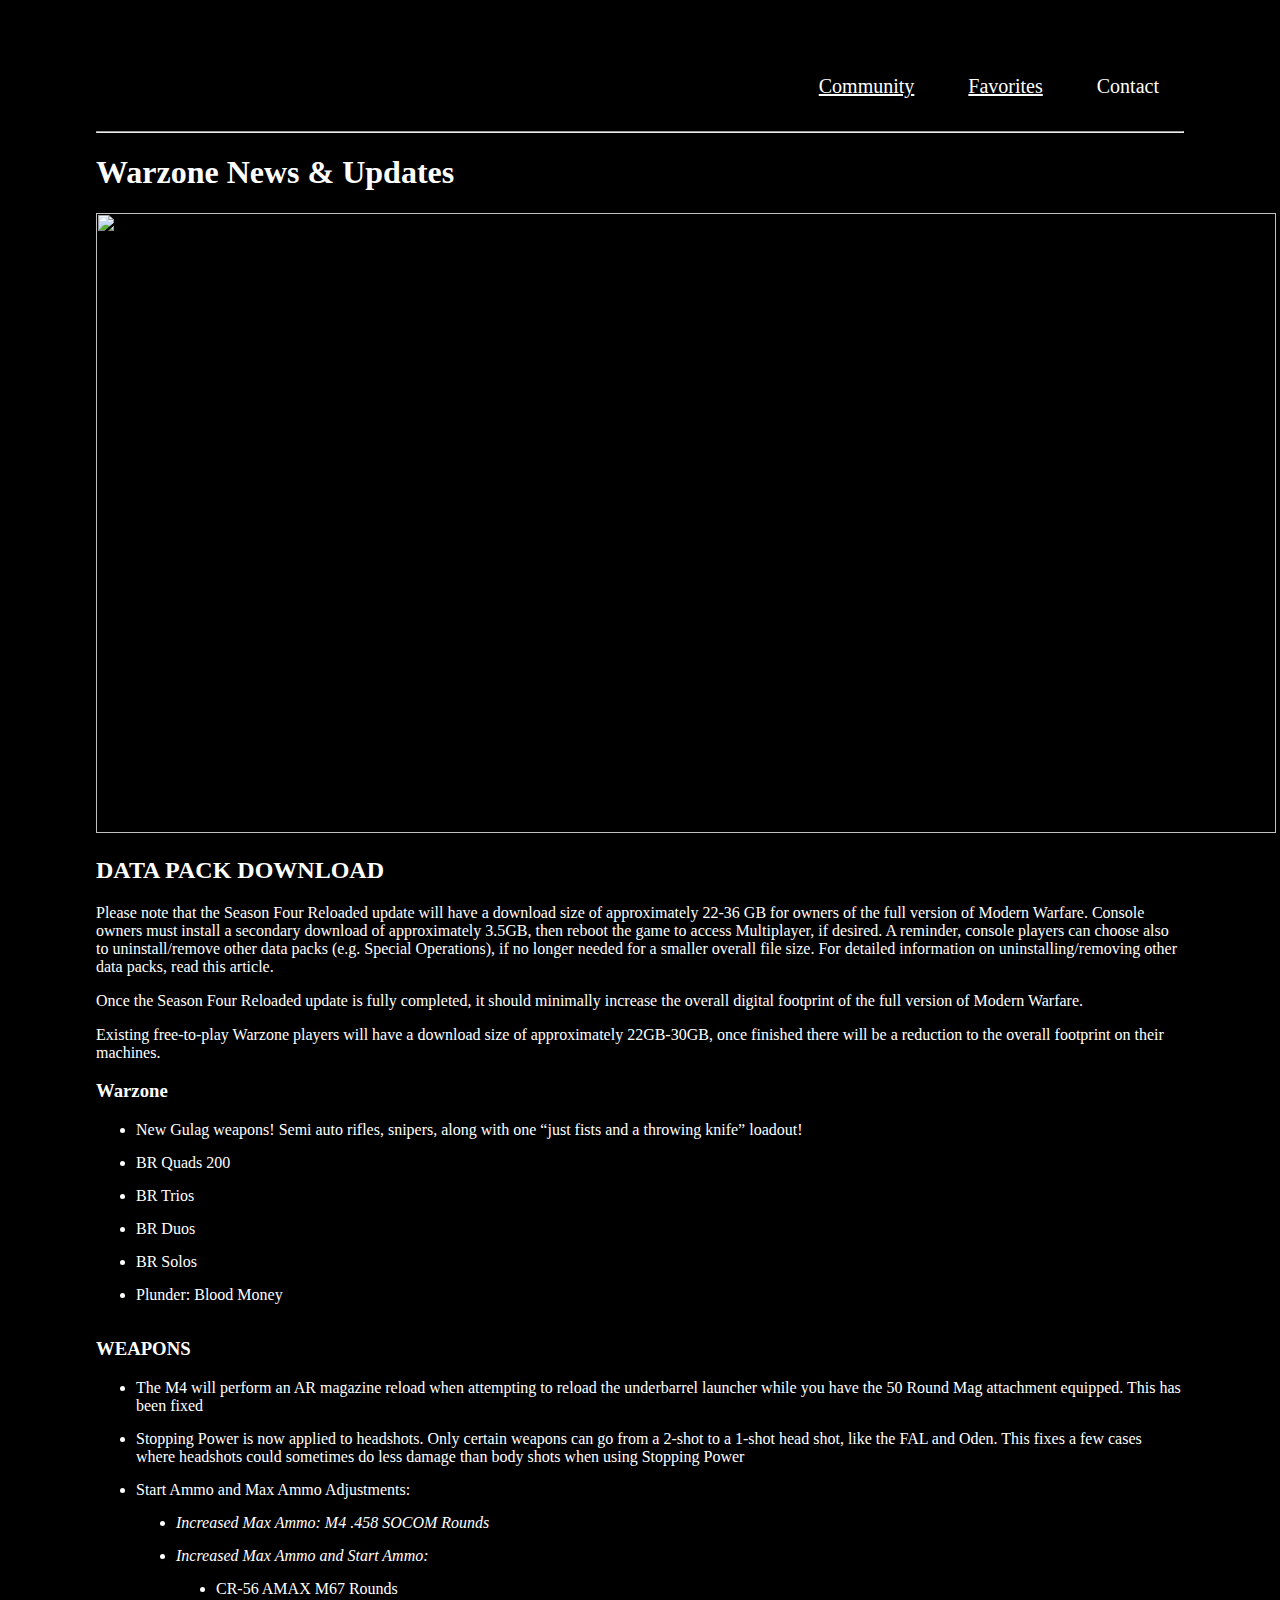
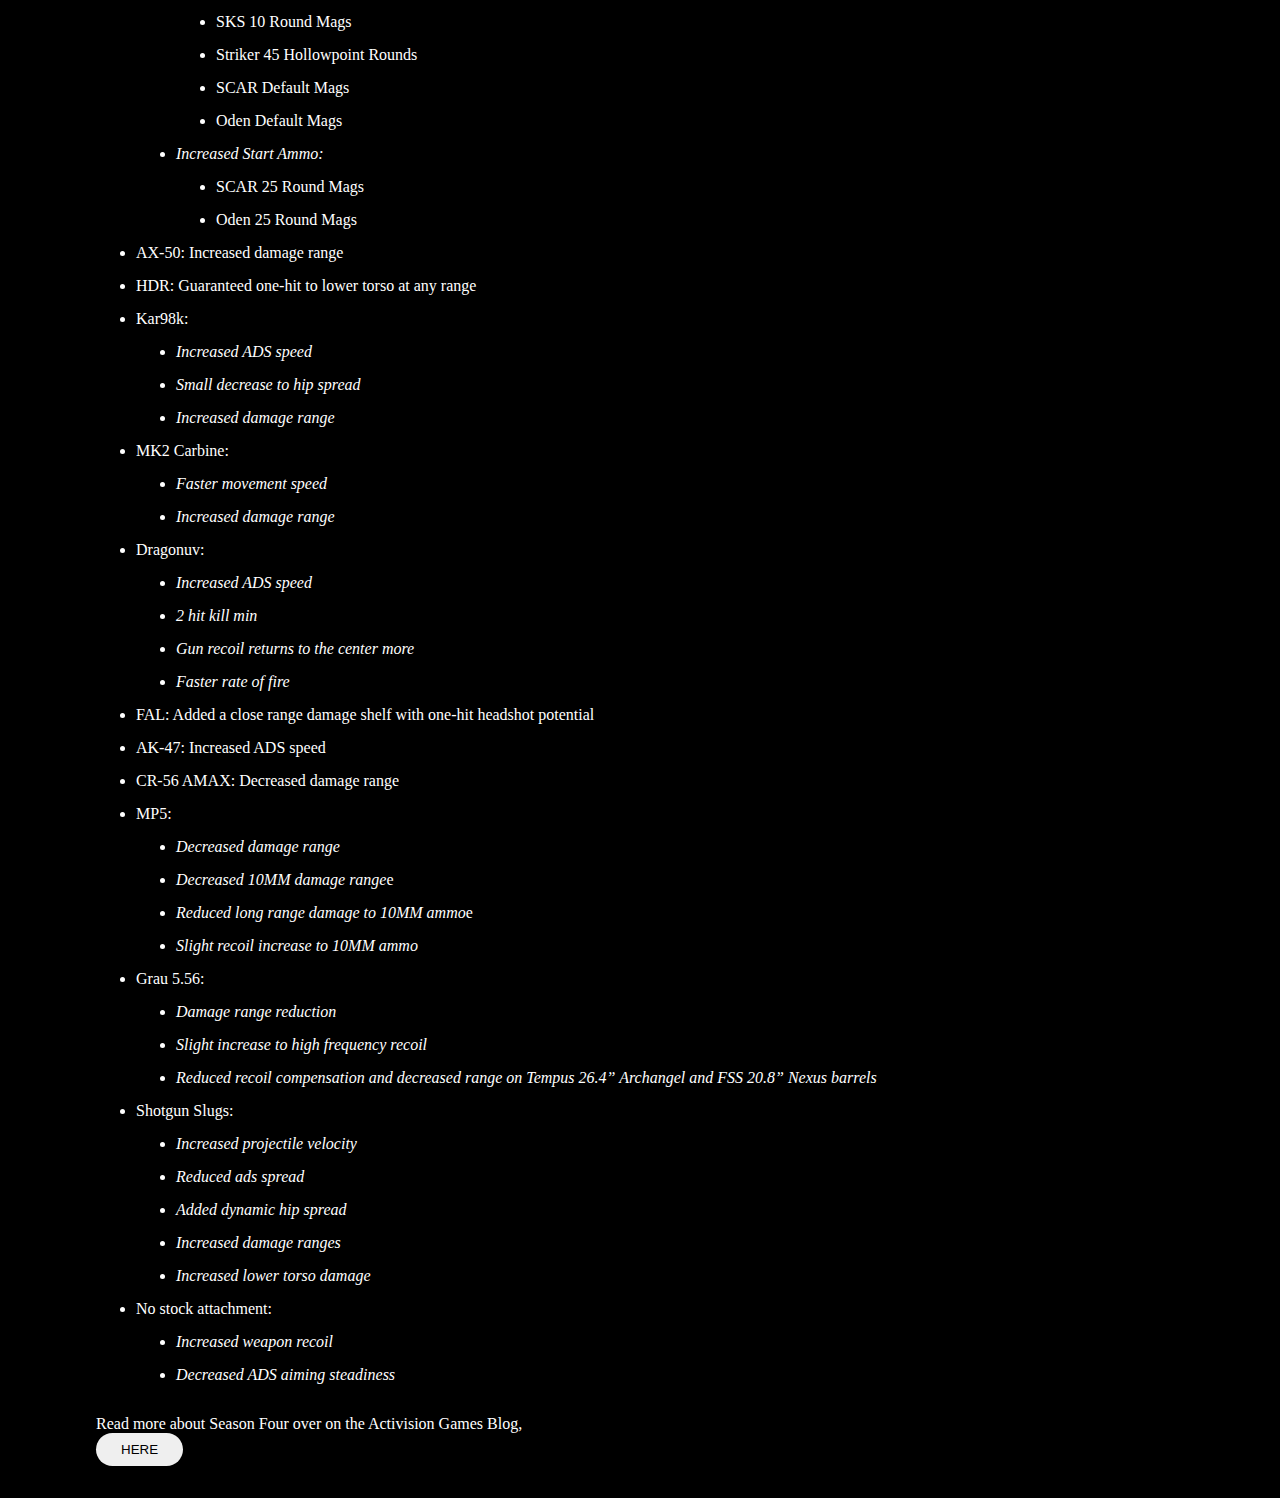
==== index.html @ f1462a89 "Add files via upload" ====
<!doctype html>
<html lang="en">
​

<head>
    <meta charset="utf-8">
    <meta name="viewport" content="width=device-width, initial-scale=1, shrink-to-fit=no">
    <link rel="stylesheet" href="https://stackpath.bootstrapcdn.com/bootstrap/4.5.0/css/bootstrap.min.css"
        integrity="sha384-9aIt2nRpC12Uk9gS9baDl411NQApFmC26EwAOH8WgZl5MYYxFfc+NcPb1dKGj7Sk" crossorigin="anonymous">
    ​
    <title>Warzone News & Updates</title>
    <style>
        body {
            background-color: #000000;
            margin: 2em 6em;
            font-family: Georgia, "Times New Roman", Times, serif;
        }

        h1 {
            color: #FFFFFF;
        }

        h2 {
            color: white;
        }

        h3 {
            color: #FFFFFF;
        }

        p {
            color: #FFFFFF;
        }

        ul {
            list-style-type: disc;
            color: #FFFFFF;
        }

        li {
            padding-bottom: 15px;
        }

        button {
            padding: 9px 25px;
            border: none;
            border-radius: 50px;
            cursor: pointer;
            transition: all 0.3s ease 0s;
        }

        button:hover {
            background-color: palegreen;
        }

        * {
            transition: all 0.3s ease-in-out;
        }

        .container {
            clear: both;
            overflow: auto;
        }

        nav {
            float: right;
        }

        .logo img {
            float: left;
        }

        #section ul li {
            display: inline-block;
            padding: 10px;
            font-size: 20px;
            font-family: raleway;
            padding: 9px 25px;
        }

        a {
            color: white;
        }

        a:hover {
            text-decoration: none;
            color: palegreen;
        }
    </style>
</head>
​<div class="container">
    <div class="logo"><a href="index.html">
            <img src="Photos/963209-cod1logo.jpg" alt="" width="130" /></a>
    </div>
    <nav>
        <div id="section">
            <ul>
                <li><a href="community.html">Community</a></li>
                <li><a href="favorite.html">Favorites</a></li>
                <li>Contact</li>
            </ul>
        </div>
    </nav>
</div>
<hr />

<body>
    <div>
        <h1>Warzone News & Updates</h1>
        <p><img src="Photos/AGB-MW-S4-Reloaded-Roadmap.jpg" width="1180" height="620"></p>
        <main>
            <h2>DATA PACK DOWNLOAD</h2>
            <p>Please note that the Season Four Reloaded update will have a download size of approximately 22-36 GB for
                owners of the full version of Modern Warfare. Console owners must install a secondary download of
                approximately 3.5GB, then reboot the game to access Multiplayer, if desired. A reminder, console players
                can choose also to uninstall/remove other data packs (e.g. Special Operations), if no longer needed for
                a smaller overall file size. For detailed information on uninstalling/removing other data packs, read
                this article.</p>

            <p>Once the Season Four Reloaded update is fully completed, it should minimally increase the overall digital
                footprint of the full version of Modern Warfare.</p>

            <p>Existing free-to-play Warzone players will have a download size of approximately 22GB-30GB, once finished
                there will be a reduction to the overall footprint on their machines.</p>
        </main>
        <h3>Warzone</h3>
        <ul>
            <li>New Gulag weapons! Semi auto rifles, snipers, along with one “just fists and a throwing knife” loadout!
            </li>
            <li>BR Quads 200</li>
            <li>BR Trios</li>
            <li>BR Duos</li>
            <li>BR Solos</li>
            <li>Plunder: Blood Money</li>
        </ul>

        <h3>WEAPONS</h3>
        <ul>
            <li>The M4 will perform an AR magazine reload when attempting to reload the underbarrel launcher while you
                have the 50 Round Mag attachment equipped. This has been fixed</li>
            <li>Stopping Power is now applied to headshots. Only certain weapons can go from a 2-shot to a 1-shot head
                shot, like the FAL and Oden. This fixes a few cases where headshots could sometimes do less damage than
                body shots when using Stopping Power</li>
            <li>Start Ammo and Max Ammo Adjustments:</li>
            <ul>
                <li><em>Increased Max Ammo: M4 .458 SOCOM Rounds</em></li>
                <li><em>Increased Max Ammo and Start Ammo:</em></li>
                <ul>
                    <li>CR-56 AMAX M67 Rounds</li>
                    <li>SKS 10 Round Mags</li>
                    <li>Striker 45 Hollowpoint Rounds</li>
                    <li>SCAR Default Mags</li>
                    <li>Oden Default Mags</li>
                </ul>
                <li><em>Increased Start Ammo:</em></li>
                <ul>
                    <li>SCAR 25 Round Mags</li>
                    <li>Oden 25 Round Mags</li>
                </ul>
            </ul>
            <li>AX-50: Increased damage range</li>
            <li>HDR: Guaranteed one-hit to lower torso at any range</li>
            <li>Kar98k:</li>
            <ul>
                <li><em>Increased ADS speed</em></li>
                <li><em>Small decrease to hip spread</em></li>
                <li><em>Increased damage range</em></li>
            </ul>
            <li>MK2 Carbine:</li>
            <ul>
                <li><em>Faster movement speed</em></li>
                <li><em>Increased damage range</em></li>
            </ul>
            <li>Dragonuv:</li>
            <ul>
                <li><em>Increased ADS speed</em></li>
                <li><em>2 hit kill min</em></li>
                <li><em>Gun recoil returns to the center more</em></li>
                <li><em>Faster rate of fire</em></li>
            </ul>
            <li>FAL: Added a close range damage shelf with one-hit headshot potential</li>
            <li>AK-47: Increased ADS speed</li>
            <li>CR-56 AMAX: Decreased damage range</li>
            <li>MP5:</li>
            <ul>
                <li><em>Decreased damage range</em></li>
                <li><em>Decreased 10MM damage range</em>e</li>
                <li><em>Reduced long range damage to 10MM ammo</em>e</li>
                <li><em>Slight recoil increase to 10MM ammo</em></li>
            </ul>
            <li>Grau 5.56:</li>
            <ul>
                <li><em>Damage range reduction</em></li>
                <li><em>Slight increase to high frequency recoil</em></li>
                <li><em>Reduced recoil compensation and decreased range on Tempus 26.4” Archangel and FSS 20.8” Nexus
                        barrels</em></li>
            </ul>
            <li>Shotgun Slugs:</li>
            <ul>
                <li><em>Increased projectile velocity</em></li>
                <li><em>Reduced ads spread</em></li>
                <li><em>Added dynamic hip spread</em></li>
                <li><em>Increased damage ranges</em></li>
                <li><em>Increased lower torso damage</em></li>
            </ul>
            <li>No stock attachment:</li>
            <ul>
                <li><em>Increased weapon recoil</em></li>
                <li><em>Decreased ADS aiming steadiness</em></li>
            </ul>
        </ul>
        <p>Read more about Season Four over on the Activision Games Blog,<br><a
                href="https://blog.activision.com/call-of-duty/2020-06/Season-Four-Reloaded"><button>HERE</button></a>
    </div>
</body>

<body>
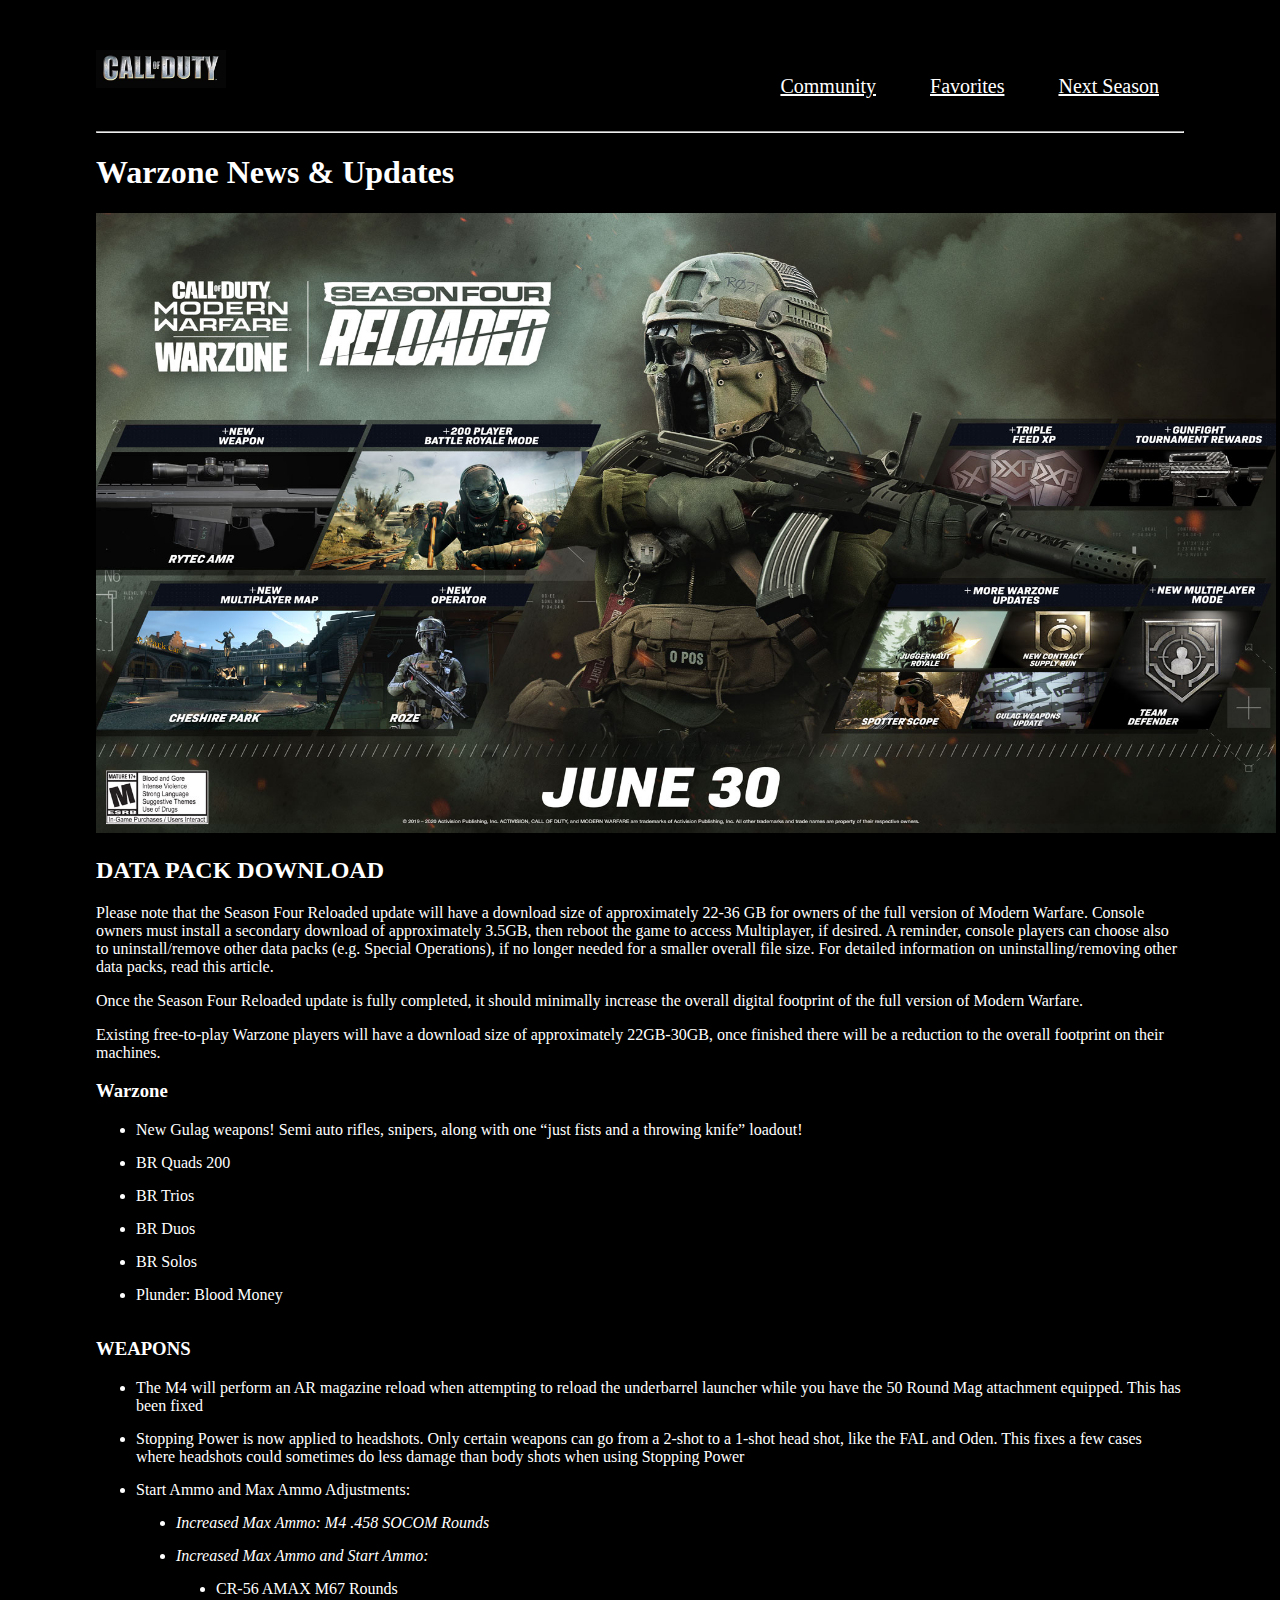
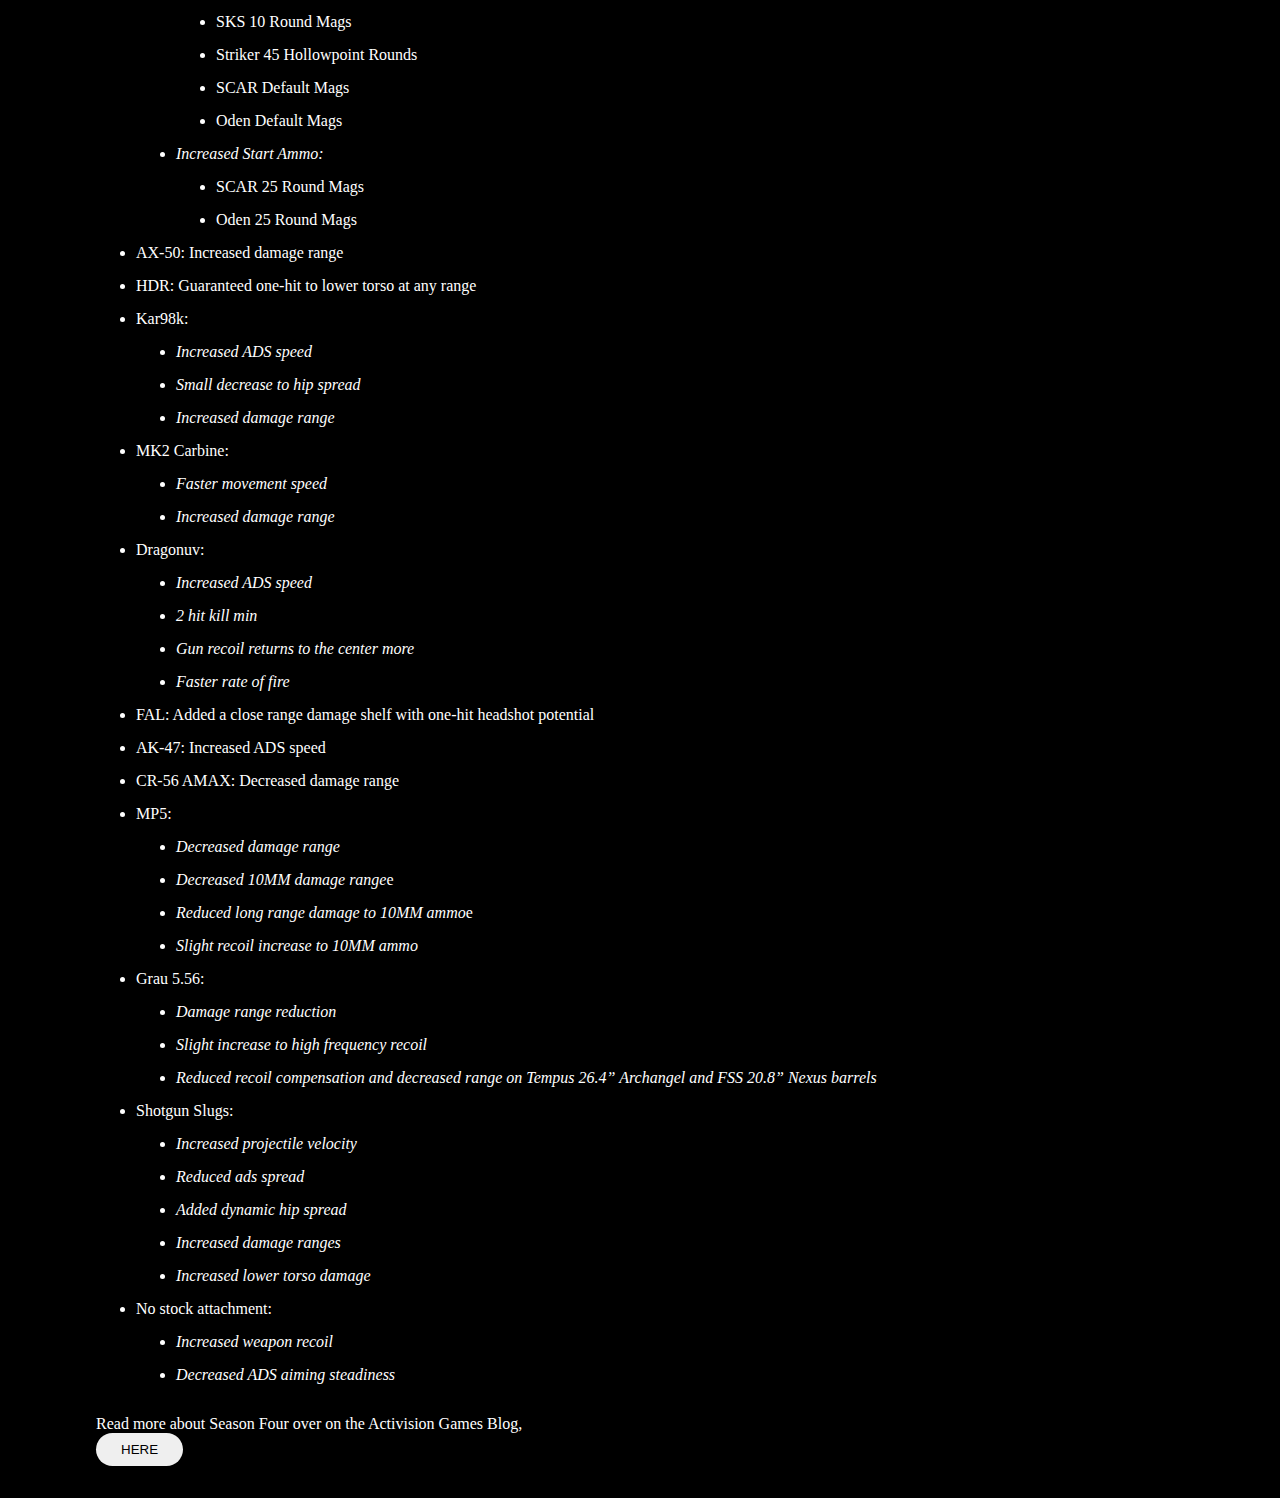
==== commit 6ff41aed: "Add files via upload" ====
--- a/index.html
+++ b/index.html
@@ -1,13 +1,10 @@
-<!doctype html>
+<!DOCTYPE html>
 <html lang="en">
-​
-
 <head>
+    <link rel="icon" type="image/png" href="img/favicon.png.png">
     <meta charset="utf-8">
     <meta name="viewport" content="width=device-width, initial-scale=1, shrink-to-fit=no">
-    <link rel="stylesheet" href="https://stackpath.bootstrapcdn.com/bootstrap/4.5.0/css/bootstrap.min.css"
-        integrity="sha384-9aIt2nRpC12Uk9gS9baDl411NQApFmC26EwAOH8WgZl5MYYxFfc+NcPb1dKGj7Sk" crossorigin="anonymous">
-    ​
+    <link rel="stylesheet" href="https://stackpath.bootstrapcdn.com/bootstrap/4.5.0/css/bootstrap.min.css" integrity="sha384-9aIt2nRpC12Uk9gS9baDl411NQApFmC26EwAOH8WgZl5MYYxFfc+NcPb1dKGj7Sk" crossorigin="anonymous">
     <title>Warzone News & Updates</title>
     <style>
         body {
@@ -50,7 +47,7 @@
         }
 
         button:hover {
-            background-color: palegreen;
+            background-color: rgb(26, 3, 53);
         }
 
         * {
@@ -84,7 +81,7 @@
 
         a:hover {
             text-decoration: none;
-            color: palegreen;
+            color: rgb(26, 3, 53);
         }
     </style>
 </head>
@@ -97,7 +94,7 @@
             <ul>
                 <li><a href="community.html">Community</a></li>
                 <li><a href="favorite.html">Favorites</a></li>
-                <li>Contact</li>
+                <li><a href="next.html">Next Season</a></li>
             </ul>
         </div>
     </nav>
@@ -212,6 +209,7 @@
         <p>Read more about Season Four over on the Activision Games Blog,<br><a
                 href="https://blog.activision.com/call-of-duty/2020-06/Season-Four-Reloaded"><button>HERE</button></a>
     </div>
+</section>
 </body>
 
 <body>